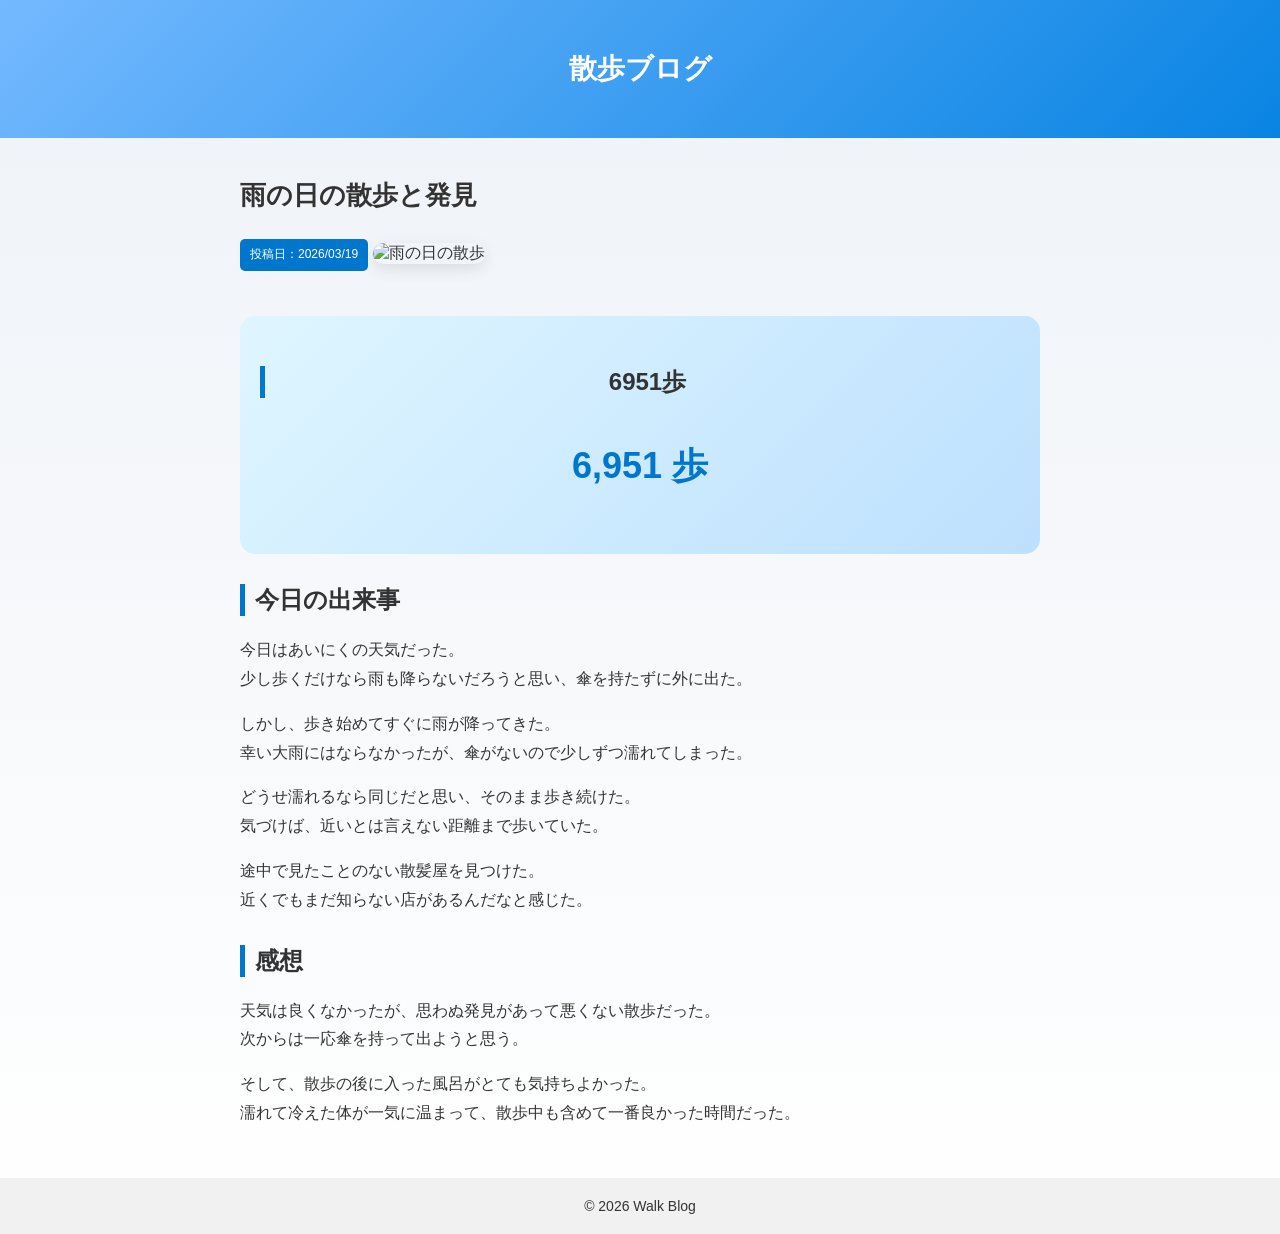
==== blog-walk2.html @ 8d7f53e3 "Add files via upload" ====
<!DOCTYPE html>
<html lang="ja">
<head>
  <meta charset="UTF-8">
  <title>散歩日記｜雨の日の散歩と発見</title>
  <link rel="stylesheet" href="style.css">
</head>
<body>

<header>
  <h1><a href="index.html">散歩ブログ</a></h1>
</header>

<main class="blog">

  <h1>雨の日の散歩と発見</h1>
  <p class="date">投稿日：2026/03/19</p>

  <img src="images/walk2.jpg" alt="雨の日の散歩" class="main-img">

  <div class="walk-data">
    <h2>6951歩</h2>
    <p class="steps">6,951 歩</p>
  </div>

  <h2>今日の出来事</h2>
  <p>
    今日はあいにくの天気だった。<br>
    少し歩くだけなら雨も降らないだろうと思い、傘を持たずに外に出た。
  </p>

  <p>
    しかし、歩き始めてすぐに雨が降ってきた。<br>
    幸い大雨にはならなかったが、傘がないので少しずつ濡れてしまった。
  </p>

  <p>
    どうせ濡れるなら同じだと思い、そのまま歩き続けた。<br>
    気づけば、近いとは言えない距離まで歩いていた。
  </p>

  <p>
    途中で見たことのない散髪屋を見つけた。<br>
    近くでもまだ知らない店があるんだなと感じた。
  </p>

  <h2>感想</h2>
  <p>
    天気は良くなかったが、思わぬ発見があって悪くない散歩だった。<br>
    次からは一応傘を持って出ようと思う。
  </p>

  <p>
    そして、散歩の後に入った風呂がとても気持ちよかった。<br>
    濡れて冷えた体が一気に温まって、散歩中も含めて一番良かった時間だった。
  </p>

</main>

<footer>
  © 2026 Walk Blog
</footer>

</body>
</html>
---- style.css ----
/* =========================
   全体
========================= */
body {
  font-family: "Noto Sans JP", "Segoe UI", "Meiryo", sans-serif;
  background: linear-gradient(180deg, #eef2f7, #ffffff);
  margin: 0;
  color: #333;
}

/* =========================
   ヘッダー
========================= */
header {
  text-align: center;
  padding: 50px 20px;
  background: linear-gradient(135deg, #74b9ff, #0984e3);
  color: white;
}

header h1 {
  margin: 0;
  font-size: 28px;
}

header a {
  color: white;
  text-decoration: none;
}

.subtitle {
  margin-top: 10px;
  font-size: 14px;
  opacity: 0.9;
}

/* =========================
   メイン
========================= */
main {
  max-width: 800px;
  margin: 40px auto;
  padding: 0 20px;
}

/* =========================
   記事カード（トップ）
========================= */
.article {
  background: #ffffff;
  padding: 20px;
  margin-bottom: 20px;
  border-radius: 15px;
  box-shadow: 0 8px 20px rgba(0,0,0,0.08);
  transition: 0.3s;
}

.article:hover {
  transform: translateY(-5px);
}

.article h3 {
  margin: 0 0 10px;
}

.article a {
  text-decoration: none;
  color: #222;
  font-size: 18px;
}

.article a:hover {
  color: #0077cc;
}

/* =========================
   ブログ本文
========================= */
.blog h1 {
  font-size: 26px;
  margin-bottom: 10px;
}

.date {
  display: inline-block;
  background: #0077cc;
  color: white;
  padding: 5px 10px;
  border-radius: 5px;
  font-size: 12px;
  margin-bottom: 20px;
}

/* 画像 */
.main-img {
  width: 100%;
  border-radius: 15px;
  margin: 20px 0;
  box-shadow: 0 5px 15px rgba(0,0,0,0.1);
}

/* =========================
   歩数エリア
========================= */
.walk-data {
  background: linear-gradient(135deg, #dff6ff, #bde0fe);
  padding: 20px;
  border-radius: 15px;
  margin: 25px 0;
  text-align: center;
}

.steps {
  font-size: 36px;
  font-weight: bold;
  color: #0077cc;
}

/* =========================
   見出し
========================= */
.blog h2 {
  margin-top: 30px;
  border-left: 5px solid #0077cc;
  padding-left: 10px;
}

/* =========================
   文章
========================= */
.blog p {
  line-height: 1.8;
}

/* =========================
   フッター
========================= */
footer {
  text-align: center;
  padding: 20px;
  margin-top: 50px;
  background: #f1f1f1;
  font-size: 14px;
}
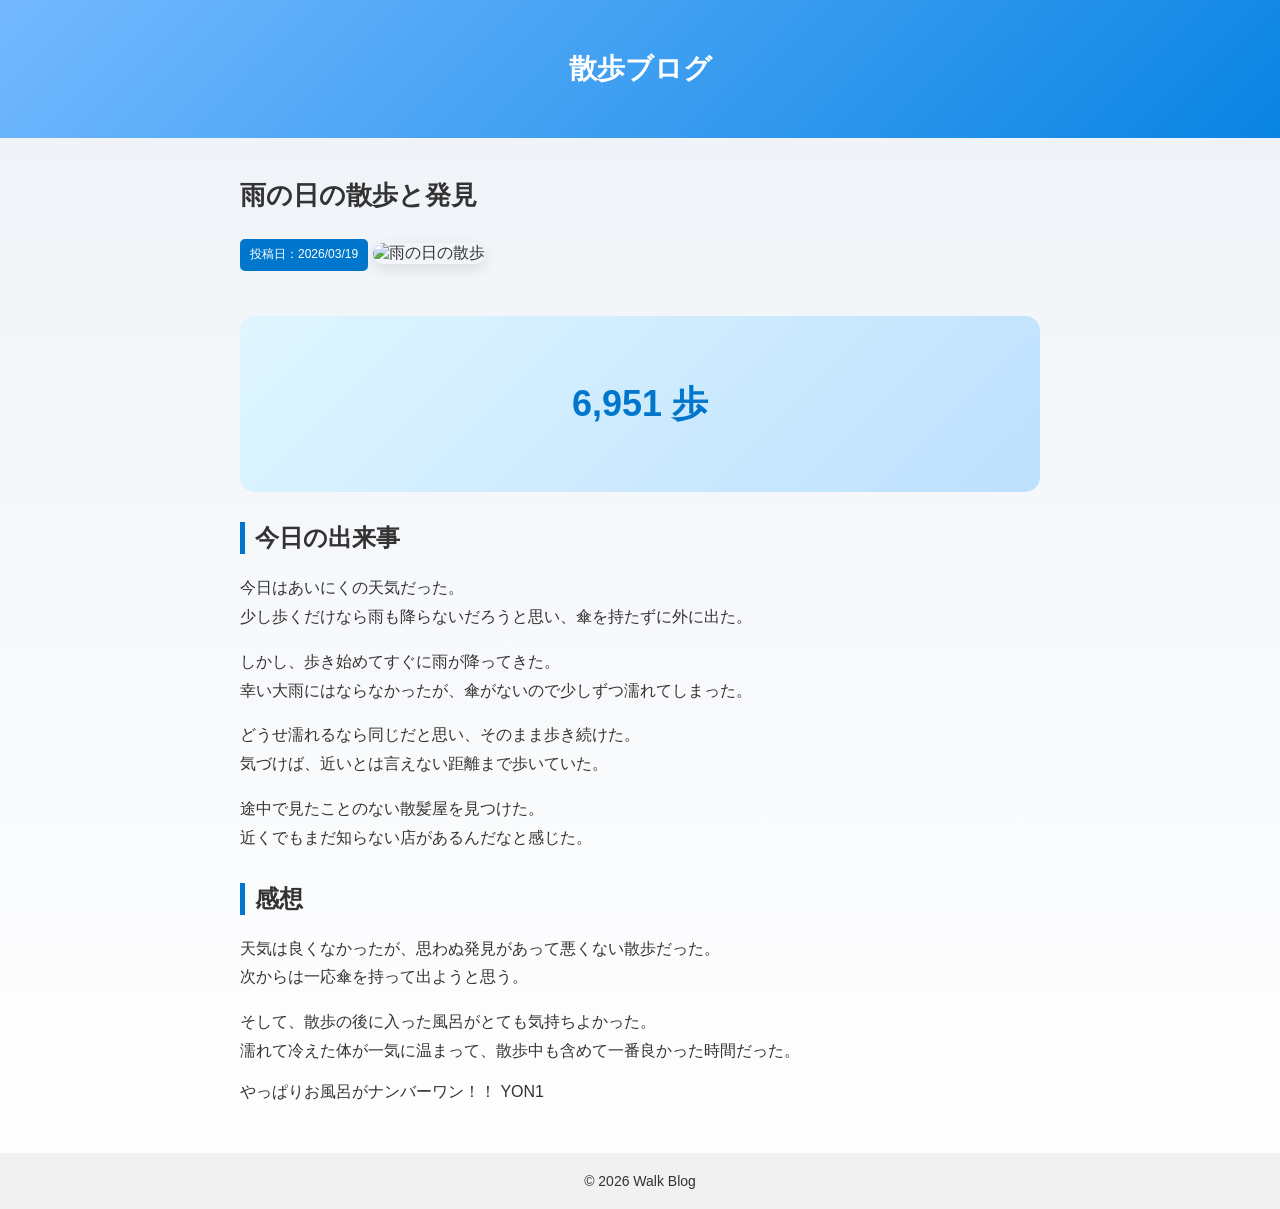
==== commit 51599cd4: "Update blog-walk2.html with additional content Added a new paragraph emphasizing the enjoyment of th" ====
--- a/blog-walk2.html
+++ b/blog-walk2.html
@@ -19,7 +19,7 @@
   <img src="images/walk2.jpg" alt="雨の日の散歩" class="main-img">
 
   <div class="walk-data">
-    <h2>6951歩</h2>
+    <h2></h2>
     <p class="steps">6,951 歩</p>
   </div>
 
@@ -53,6 +53,9 @@
   <p>
     そして、散歩の後に入った風呂がとても気持ちよかった。<br>
     濡れて冷えた体が一気に温まって、散歩中も含めて一番良かった時間だった。
+<p></p>
+    やっぱりお風呂がナンバーワン！！
+    YON1
   </p>
 
 </main>
@@ -62,4 +65,4 @@
 </footer>
 
 </body>
-</html>+</html>
